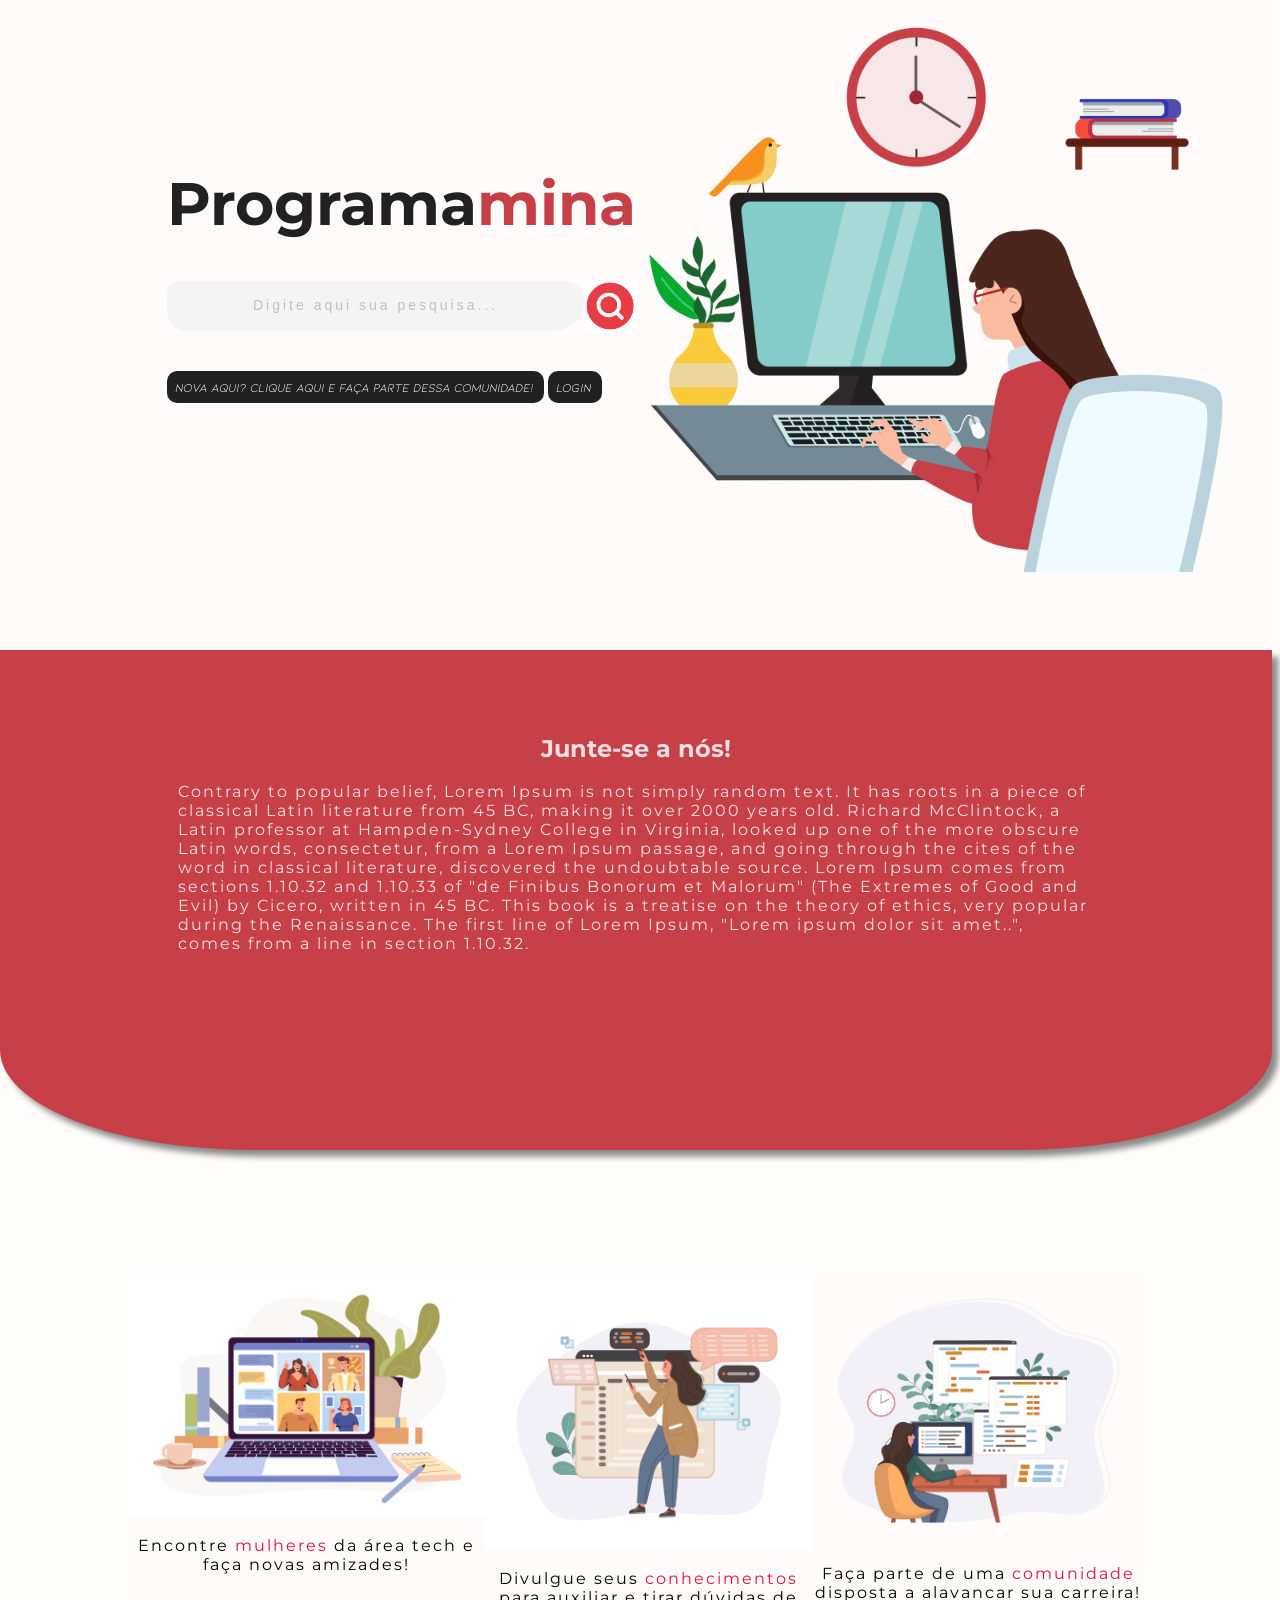
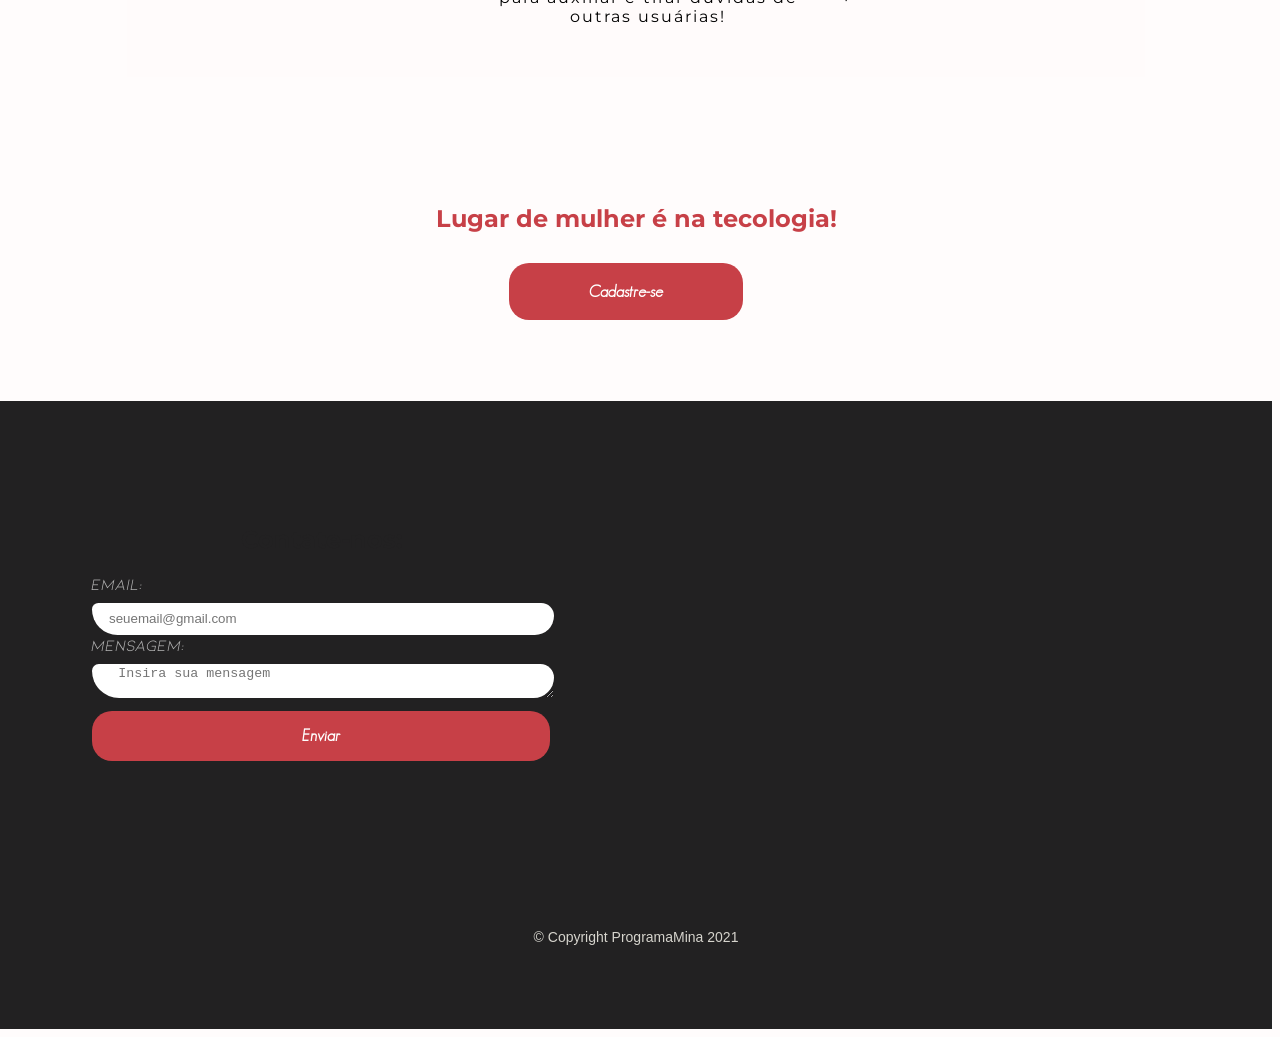
==== index.html @ 54e7ef5a "Meu primeiro comit" ====
<!DOCTYPE html>
<html lang="pt-br">
    <head>
        <meta charset="UTF-8">
        <meta name="viewport" content="width=device-width">
        <title>ProgramaMina</title>
        <link rel="stylesheet" type="text/css" href="css/base.css">
        <link rel="stylesheet" type="text/css" href="css/modal.css">
        <link rel="stylesheet" type="text/css" href="css/estilo-posts.css">
        <link rel="stylesheet" type="text/css" href="css/cabecalho.css">
        <link rel="stylesheet" type="text/css" href="css/rodape.css">
        <link rel="stylesheet" type="text/css" href="css/slider.css">
        <link rel="stylesheet" type="text/css" href="css/index.css">
        <link rel="preconnect" href="https://fonts.googleapis.com">
        <link rel="preconnect" href="https://fonts.gstatic.com" crossorigin>
        <link rel="sortcut icon" type="image/x-icon" href="css/icones/pc.png">
    </head>
<body class="fadeIn" onload="slide1()" >
    <header class="header" id="header">
        <div class="principalLeft">
            <div class="principalLeft__conteudo">
                <h1> Programa<span>mina</span></h1>
                <form action="crud/realiza_busca.php" method="POST">
                    <input type="text" class="principalLeft__conteudo--input" name="pesquisa" placeholder="Digite aqui sua pesquisa..." />
                    <input type="submit" class="principalLeft__conteudo--bt"name="pesquisar" value="">
                </form>
                <div class="principal-left-conteudo-bt">
                    <button id="" class="bt_chama_modal" type="submit">Nova aqui? Clique aqui e faça parte dessa comunidade!</button>            
                    <a href="php/login.php"> Login </a>
                </div>
            </div>
        </div>
        
        <div class="principalRight">
            <img class="principalRight__imagem" src="css/imagens/cabecalho-2.png">
        </div>          
    </header> 
    <section class="introducao" >
        <h2>Junte-se a nós!</h2>
        <p> Contrary to popular belief, Lorem Ipsum is not simply random text. It has roots in a piece of classical Latin literature from 45 BC, making it over 2000 years old. Richard McClintock, a Latin professor at Hampden-Sydney College in Virginia, looked up one of the more obscure Latin words, consectetur, from a Lorem Ipsum passage, and going through the cites of the word in classical literature, discovered the undoubtable source. Lorem Ipsum comes from sections 1.10.32 and 1.10.33 of "de Finibus Bonorum et Malorum" (The Extremes of Good and Evil) by Cicero, written in 45 BC. This book is a treatise on the theory of ethics, very popular during the Renaissance. The first line of Lorem Ipsum, "Lorem ipsum dolor sit amet..", comes from a line in section 1.10.32.</p>
    </section>
    <section class="slider">
        <div class="" id="banner1">
                <img src="css/imagens/slider1.jpg" width="100%" >
                <p> Encontre <span>mulheres</span> da área tech e faça novas amizades!</p>
            </div>  
        </div>
        <div class="" id="banner2">
            <img src="css/imagens/slider2.jpg" width="100%" >
            <p> Divulgue seus <span>conhecimentos</span> para auxiliar e tirar dúvidas de outras usuárias!</p>
        </div>  
        </div>
        <div class="" id="banner3">
            <img src="css/imagens/slider3.jpg" width="100%" >
            <p>Faça parte de uma <span>comunidade</span> disposta a alavancar sua carreira!</p>
            </div>  
        </div>

    </section>  
    <section class="convite" >
        <h2>Lugar de mulher é na tecologia!</h2>
        <a href="#header" class="">Cadastre-se</a>           
    </section> 
    <footer class="rodape">
        <div class="rodape__mensagem" id="secao-contato">
            <form action="crud/logica_usuario.php" method="post"> 
                <h2>Contate-nos:</h2>
                <label for="email_remetente">Email: </label>
                <input class="rodade__email" type="text" name="email_remetente" id="email_remetente" placeholder="    seuemail@gmail.com">
                <label for="mensagem">Mensagem: </label>
                <textarea class="rodape__mensagem" type="text" name="mensagem" id="mensagem" placeholder="   Insira sua mensagem"></textarea></br>
                <input class="bt_padrao--grande" type="submit" id='enviar' name='enviar' value="Enviar">           
            </form>
        </div> <br> 
        <div class="lista_usuarias">
            <?php include_once("users.php");?>  
        </div>
        <p class="copyright"> &copy; Copyright ProgramaMina 2021</p>
    </footer>
   
   
    <div id="modal_fundo" class="modal_fundo_style">
        <div class="modal_conteudo">
           <button class="fechar">X</button>
                <form action="crud/logica_usuario.php" method="post" enctype="multipart/form-data"> 
                    <h2>Cadastrar:</h2>  
                    <label for="email">Email: </label>
                    <input type="email" required class="email" id="email" name="email" placeholder="email">
                    <label for="senha">Senha: </label>
                    <input type="password" required minlength="4" class="senha"  id="senha" name="senha" placeholder="senha">
                    <input type="file" required  class="" id="file" name="file">
                    <input type="submit" class="bt-2" id="cadastrar" name="cadastrar" value="Cadastrar">           
                </form>
        </div>
    </div>
    <script src="js/slider.js" ></script>
<script>
            
    var chamamodal = document.querySelector('.bt_chama_modal');
        chamamodal.addEventListener('click', function(){
                Modal('modal_fundo');
             });
    var Fechamodal = document.querySelector('.fechar');
       Fechamodal.addEventListener('click', function(){
                fechaModal('modal_fundo');
             });
        
    function Modal(modalID){
                var modal = document.getElementById(modalID);
                modal.classList.add('mostrar');
            }   
    function fechaModal(modalID){
                var modal = document.getElementById(modalID);
                modal.classList.remove('mostrar');
            }
        
</script>
---- css/base.css ----
@import url('https://fonts.googleapis.com/css2?family=Montserrat:ital,wght@1,600&display=swap');

@font-face{
    font-family:kiona;
    src:url('fontes/Kiona.ttf');
}
@font-face{
    font-family:GeosansLight-Oblique;
    src:url('fontes/GeosansLight-Oblique.ttf');
}
@font-face{
    font-family:teste;
    src:url('fontes/Fashion\ Fetish\ Small\ Caps.ttf');
}
@-webkit-keyframes fadeIn {
    0% { opacity: 0; }
    100% { opacity: 1; } 
    }
    @-moz-keyframes fadeIn {
    0% { opacity: 0;}
    100% { opacity: 1; }
    }
    @-o-keyframes fadeIn {
    0% { opacity: 0; }
    100% { opacity: 1; }
    }
    @keyframes fadeIn {
    0% { opacity: 0; }
    100% { opacity: 1; }
    }
html { 
    scroll-behavior: smooth;
}
body{
    margin-top:0px;
    margin-left: 0px;
    background-color: #fffbfb85;
}
h1{
    font-family: 'Montserrat', sans-serif;
    font-size: 60px;
    color: #222122;   
}
h1 span{
    color: rgb(199, 64, 71);
}
h2,h3{
    font-family: 'Montserrat', sans-serif;
    color: gray;
    text-align: center;
}
.fadeIn {
    -webkit-animation: fadeIn 3s ease-in-out;
    -moz-animation: fadeIn 3s ease-in-out;
    -o-animation: fadeIn 3s ease-in-out;
    animation: fadeIn 3s ease-in-out;
    }


.esconde{
    border: 0;
    clip: rect(0 0 0 0);
    height: 1px;
    margin: -1px;
    overflow: hidden;
    padding: 0;
    position: absolute;
    width: 1px;
    display: none;
}
/*BOTÕES----------------------------------------------------------------------*/
.bt_padrao{
    border-radius: 10px 20px 30px;
    border: none;
    padding: 5px;
    background:#222122;
    color: rgb(248, 234, 234);
    width: 60px;
    height: 30px;  
    margin-top: 5%;
    transition: 1s all;
}
.bt_padrao:hover{
    background:#88848a;
    cursor: pointer;
}
.bts_cabecalho{
    height: 0px;
    margin-right: 2.5%;
    margin-top: 2.5%;
    float: right;
}
.bt_editar_perfil{
    background-color: transparent;
    background-image: url("icones/config.png");
    background-size: cover;
    width: 25px;
    height: 25px;
    border: none;
    position: relative;
    cursor: pointer;
}
#bt_editar_perfil:hover{
    width: 30px;
    height: 30px;
}
.bt_sair{
    background-color: transparent;
    background-image: url("icones/login.png ");
    background-size: cover;
    width: 25px;
    height: 25px;
    border: none;
    position: relative;
    cursor: pointer;
}

.bts_post{
    float: right;
    padding: 1%;
}
.bt_editar_post{
    background-image: url("icones/editar.png ");    
}
.bt_editar_post:hover{
    background-image: url("icones/editar-hover.png ");
    cursor: pointer;
}
.bt_deletar_post{
    background-image: url("icones/excluir.png ");
}
.bt_deletar_post:hover{
    background-image: url("icones/excluir-hover.png ");
    cursor: pointer;
}
.bt_padrao--grande{
    margin-top: 2%;
    height: 50px;
    width: 100%;
    border:none;
    border-radius: 20px;
    background:#c74047;
    color: white;
    font-family:GeosansLight-Oblique;
    font-size: 16px;
    font-weight: bold;
    padding: 15px 0;
    transition: 1s all;
    cursor: pointer;
}
.bt_padrao--grande:hover{
    background: #88848a;
    transform: scale(1.1);
}
.busca__titulo{
    border-bottom: 1px solid #88848a;
    width: 60%;
    margin:5% auto;
}

.modal_conteudo form{
    padding:10%;
}
---- css/modal.css ----
/*modal*/

@keyframes anima_modal {
    from{
        opacity:0;
        transform:translate3d(0,-60px,0);
    }
    to{
        opacity:1;
        transform:translate3d(0,0,0);
    }
    }
    h2{
        color: #222122;
    }
    .mostrar .modal_conteudo{
        animation: anima_modal .3s;
    }
    .modal_fundo_style{
        width: 100vw;
        height: 100vh;
        background: #2221229a;
        position: fixed;
        top:0px;
        left:0px;
        z-index:2000;
        display:none;
        justify-content:center;
        align-items: center;   
    }
    .modal_conteudo{
        background: #e2e0e0;
        width:60%;
        height: 400px;
        min-width:300px;
        border-radius:20px;
        position:relative;
    }
    .modal_conteudo .mensagem{
        width: 60%;
        margin-left: 10%;
        box-sizing: border-box;
    }
    .modal_conteudo input{
        width: 100%;
        height: 30px;
        border-radius: 20px;
        border:none;
        padding-left: 20px;
    }
    .modal_conteudo .bt-2{
        background: #c74047;
        color: white;
        cursor:pointer; 
        font-weight: bold;
        font-size: 14px;
        font-family:GeosansLight-Oblique;
        transition: 1s all;
   }
   .modal_conteudo .bt-2:hover{
    background: #88848a;
    transform: scale(1.1);
}
    input[type=file]{
        margin-top: 5px;
        transition: 1s all;
    }
    input[type=file]:hover{
        cursor: pointer;
    }
    .modal_conteudo label{
        color:#222122;
        width: 100%;
    }
    
    .modal_fundo_style.mostrar{
        display:flex;
    }
    
    .fechar{
        position:absolute;
        top:-30px;
        right:-30px;
        width:50px;
        height:50px;
        border-radius:50%;
        border:4px;
        background:#ff61831e;
        color:#ffff;
        font-family:"PT Mono", monospace;
        cursor:pointer;
    }
    .bt_modal{
        border: none;
        height: 35px;
        width: 100px;
        color: #201424ce;
        border-radius: 40px;
        transition: 0.2s;
        margin-top:5%;
    }
---- css/estilo-posts.css ----
@import url('https://fonts.googleapis.com/css2?family=Poppins&display=swap');
/* SEÇÃO INTEIRA------------------------------------------------------------------*/
.secaoPrincipal{
    width: 100%;
    margin: auto;
    
}
.p-comentario{
    font-size: 16px;
    color:rgb(143, 120, 120);
    font-family:'Gill Sans', 'Gill Sans MT', Calibri, 'Trebuchet MS', sans-serif;
    font-size: 14px;  
}

/*POSTS----------------------------------------------------------------------*/
.secaoPrincipal__post{
    width: 60%;
    margin:auto;
    margin-bottom: 50px;
}
.secao_lista--post{
    margin: auto;
    display: flex;
    flex-wrap: wrap;
    justify-content: center;
}
.boxpostIndividual{
    width: 25%;
    height: 400px;
    padding-bottom: 5%;
    padding-left: 2%;
    padding-right: 2%;
    box-shadow: 0.4em 0.4em 0.4em rgb(138, 138, 137);
    border-radius: 5px;
    margin: 10px;
    background-color: powderblue;
}
.boxpostIndividual:nth-child(odd){
    background-color: #f4f4f4;
}
.boxpostIndividual_flex{
    display: flex;
    flex-direction: column;
    width: 100%;
}
.boxpostIndividual__cabecalho{
    width: 100%;
    height: 50px;
    display: flex;
    align-items: center;
    justify-content: space-between;
    border-bottom: solid 1px #a8b7c9;
}
.boxpostIndividual__cabecalho--foto{
    border-radius: 100%;
}
.boxpostIndividual__cabecalho--titulo{
    color:rgb(66 66 66);
    height: 25px;
    padding-top: 5px;
    font-size: 14px;
    font-family: 'Poppins', sans-serif;
    font-weight: bold;
    flex-grow: 1;
}
.boxpostIndividual__cabecalho--data{
    border-bottom: 1px solid #cacacaa4;
    font-family:GeosansLight-Oblique ;
    font-size: 12px;
    font-weight: bold;
    color:#86858ab9;
    padding-left: 50%;
    flex-grow: 1;
    height: 20px;
}

.secaoPrincipal__post--assunto{
    border-radius: 10px 20px 30px;
    border: solid 1px gray;
    margin-bottom: 5px;
}
.secaoPrincipal__post--post{
    width: 100%;
    height: 100px;
    border-radius: 10px 20px 30px 40px;
    border: solid 1px gray;
    font-family: Arial, Helvetica, sans-serif;
    padding: 5px 20px;
}
.p_post{
    font-size: 10px;
    font-family: 'Poppins', sans-serif;
}

.secao_posts.pesquisa{
    background-color: rgb(236, 235, 235);
    padding: 2%;
    box-shadow:  2px 2px #86858ab9;
    border-radius: 5%;
    padding: 2%;
    margin-top: 5%;
    margin-left: 20%;
    width: 60%;
    box-sizing: border-box;
}


/*Estilização comentarios----------------------------------------------------------------------*/
.user{
    border-radius: 100%;
}
.input_comentario{
    width: 90%;
    border-radius: 10px 20px 30px 40px;
    border: solid 1px #dad9d9;
    background-color: rgb(255 250 255 / 96%);
    padding: 4px;
}
.bt-comentar{
    background-image: url("icones/comentar-hover.png");
    padding: 5px;
    width: 20px;
    cursor: pointer;
    border-radius: 100%;
}
.bt-comentar:hover{
    background-image: url("icones/comentar.png");
    cursor: pointer;
}
.bt_comentarios, .bt_esconde_comentarios{
    background-color: transparent;
    background-size: cover;
    color: #8f7878;
    font-size: 12px;
    width: auto;
    height: 20px;
    border: none;
    text-decoration: underline;
    cursor: pointer;
}
.bt_comentarios:hover{
    cursor: pointer;
    color: rgb(143, 120, 120);
    
}
.bt_editar_post, .bt_deletar_post, .bt-comentar{
    background-color: transparent;
    background-size: cover;
    width: 20px;
    height: 20px;
    border: none;
}

.box-comentarios {
    height: 0px;
}
.box-comentario-individual{
    width: 100%;
    height: auto;
    background: rgb(235, 230, 235);
}
.box-comentario-individual.esconde{
    display: none;
    transition: height 2s;
    transition-timing-function: ease;
}
.box-comentarios.show{
    height: auto;
    position: relative;
    transition: height 2s;
    transition-timing-function: ease;
    box-shadow: 0.4em 0.4em 0.4em rgb(138, 138, 137);
    background: #f1eaeb;
    border-radius: 20px;
    padding: 2%;
    display: flex;
    flex-direction: column;
    justify-content: space-between;
}
.bt_esconde_comentarios{
    display:none;
    transition: 5s;
    transition-timing-function: ease;
    position: relative;
}
.bt_esconde_comentarios.mostra{
    display:inline;
}
---- css/cabecalho.css ----
.header{
    top: 0;
    width: 100%;
    height: 650px;
    display: grid;
    grid-template-areas: 
        "left"
        "right";
    grid-template-columns: 50% 50%;
    background: #fffbfbfd;
}
.cabecalhoSimples{
    background-color: #322A2A;
    height: 50px;
}
.cabecalhoSimples a{
    width: 5%;
    margin-top: 50%;
}
/* ESTILIZAÇÃO ESQUERDA -- TITULO E FORMULARIO-------------------------------------------------------------*/
.header-pesquisa{
    width: 100%;
    height: 50px;
    background-color: #222122;;
    color: white;
    font-family: teste;
}
.header-pesquisa a img{
    margin-top: 10px;
    margin-left: 10px;
}
.header-pesquisa a img:hover{
    transform: scale(1.2);
    transition: 1s all;
    cursor: pointer;
}
.principalLeft{
    width: 100%;
    height: 500px;
    grid-area: left;
    grid-column: 1/1;
    grid-row: 1/2;
}
.principalLeft__conteudo{
    float: right;
    margin-top: 20%;
    height: auto;
    
    display: flex;
    flex-direction: column;

}
.principalLeft__conteudo form{
    display: flex;
}
.principalLeft__conteudo .principalLeft__conteudo-bt{
    padding-top: 10px;
}
.principalLeft__conteudo a{
    text-decoration: none;
    background:#222122;
    color: white;
    border-radius: 10px;
    padding:2%;
    font-family:kiona ;
    font-size: 12px;
    transition: 1s all;
}
.principalLeft__conteudo a:hover{
    background:#88848a;
    color:white;
    font-weight: bold;
}
.principalLeft__conteudo .bt_chama_modal{
    border:none;
    background:#222122;
    color: white;
    border-radius: 10px;
    padding:2%;
    font-family:kiona ;
    font-size: 12px;
    cursor: pointer;
    margin-top: 40px;
    transition: 1s all;
}
.principalLeft__conteudo .bt_chama_modal:hover{
    background:#88848a;
    cursor: pointer;
    font-weight: bold;

}
.principalLeft__conteudo--bt{
    background-color: transparent;
    background-image: url("icones/lupa.png ");
    background-size: cover;
    width: 55px;
    height: 50px;
    border: none;
    transition: 1s all;
}
.principalLeft__conteudo--bt:hover{
    background-image: url("icones/lupa-hover.png ");
    cursor: pointer;

}
.principalLeft__conteudo--input{
    width: 95%;
    border: none;
    border-radius: 10px 20px 30px;
    background:#F4F4F4;
}
.principalLeft__conteudo--input::placeholder{
    color: #c2c0c0;
    letter-spacing: 3px;
    text-align: center;
    font-size: 14px;
}
.principalLeft__conteudo--subtitulo{
    margin-left: 5%;
    color:#322A2A;
    font-family:kiona;
}

/* ESTILIZAÇÃO DIREIA --  IMAGEM ------------------------------------------------------*/

.principalRight{
    width: 100%;
    height: 500px;
    grid-area: right;
    grid-column: 2/2;
    grid-row: 1/2;
}
.principalRight__imagem{
    width: 600px;
}
---- css/rodape.css ----
.rodape{
    background:#222122;
    height: 500px;
    display: grid;
    grid-template-areas: 
        "formulario"
        "usuarias"
        "copyright";
    grid-template-columns: 50% 50%;
    grid-template-rows: 450px 50px 0px;
    padding: 5%;
    margin-top: 100px;
}
form label{
    color:#b8b8b8;
    font-family:kiona;
    margin-bottom: 15px;
}
.rodape__mensagem form{
    width: 80%;
    float: left;
    margin:5%;
    box-sizing: border-box;
    grid-area: formulario;
    grid-column: 1/1;
}
.rodade__email, .rodape__mensagem{
    width: 100%;
    height: 30px;
    border-radius: 10px 20px 30px 40px;
    border: none;
    margin-top: 2%;
}
.lista_usuarias{
    width: 100%;
    margin: 5%;
    box-sizing: border-box;
    grid-area: formulario;
    grid-column: 2/2;
    flex-wrap: wrap;
}
.lista_usuarias img{
    width: 50px;
    height: 50px;
    border-radius: 0px; 
}
.copyright{
    color: rgb(214, 212, 205);
    font-family:Arial, Helvetica, sans-serif;
    font-size: 14px;
    text-align: center;
    grid-area: copyright;
    grid-column: 1/3;
    grid-row: 2/3;
}
---- css/slider.css ----
@import url('https://fonts.googleapis.com/css2?family=Montserrat:ital,wght@1,600&display=swap');

.slider{
    display: flex;
    flex-direction: row;
    justify-content: space-between;
    width: 80%;
    height: 400px;
    background: #fffbfbfd;
    margin: 10% auto;
    
}
.slider p {
    font-family: 'Montserrat', sans-serif;
    font-size: 16px;
    letter-spacing: 2px;
    text-align: center;
}
.slider p span{
    color: crimson;
}
.ativo{
    height: 350px;
    transition: 4s all;
    width: 30%;
}
.inativo{
    opacity: 20%;
    width: 20%;
    height: 300px;
    transition: 6s all;
}

#banner1{
    background-repeat: no-repeat;
    background-size: cover;
}
---- css/index.css ----
@import url('https://fonts.googleapis.com/css2?family=Montserrat:ital,wght@1,600&display=swap');
h2{
    font-family: 'Montserrat', sans-serif;

}
.introducao h2{
    font-family: 'Montserrat', sans-serif;
    color:#f5f5f4e1 ;
}
.introducao{
    width: 100%;
    height: 500px;
    margin:0 auto;
    padding: 5%;
    border-radius: 0 0 20% 20%;
    background-color: #c74047;
    box-sizing: border-box;
    box-shadow: 0.4em 0.4em 0.4em rgb(138, 138, 137);

}
.introducao p{
    width: 80%;
    margin-left: 10%;
    color: rgba(245, 245, 244, 0.884);
    font-family: 'Montserrat', sans-serif;
    font: 18px;
    letter-spacing: 2px;
}
.convite{
    width: 100%;
}
.convite h2{
    color: #c74047;
    margin: 50px;
}
.convite a{
    width: 20%;
    margin-left: 40%;
    border:none;
    border-radius: 20px;
    background:#c74047;
    color: white;
    font-family:GeosansLight-Oblique;
    font-size: 16px;
    font-weight: bold;
    padding: 20px 80px;
    transition: 1s all;
    cursor: pointer;
    text-decoration: none;
    text-align: center;
}
.convite a:hover{
    background: #88848a;
    transform: scale(1.1);
}
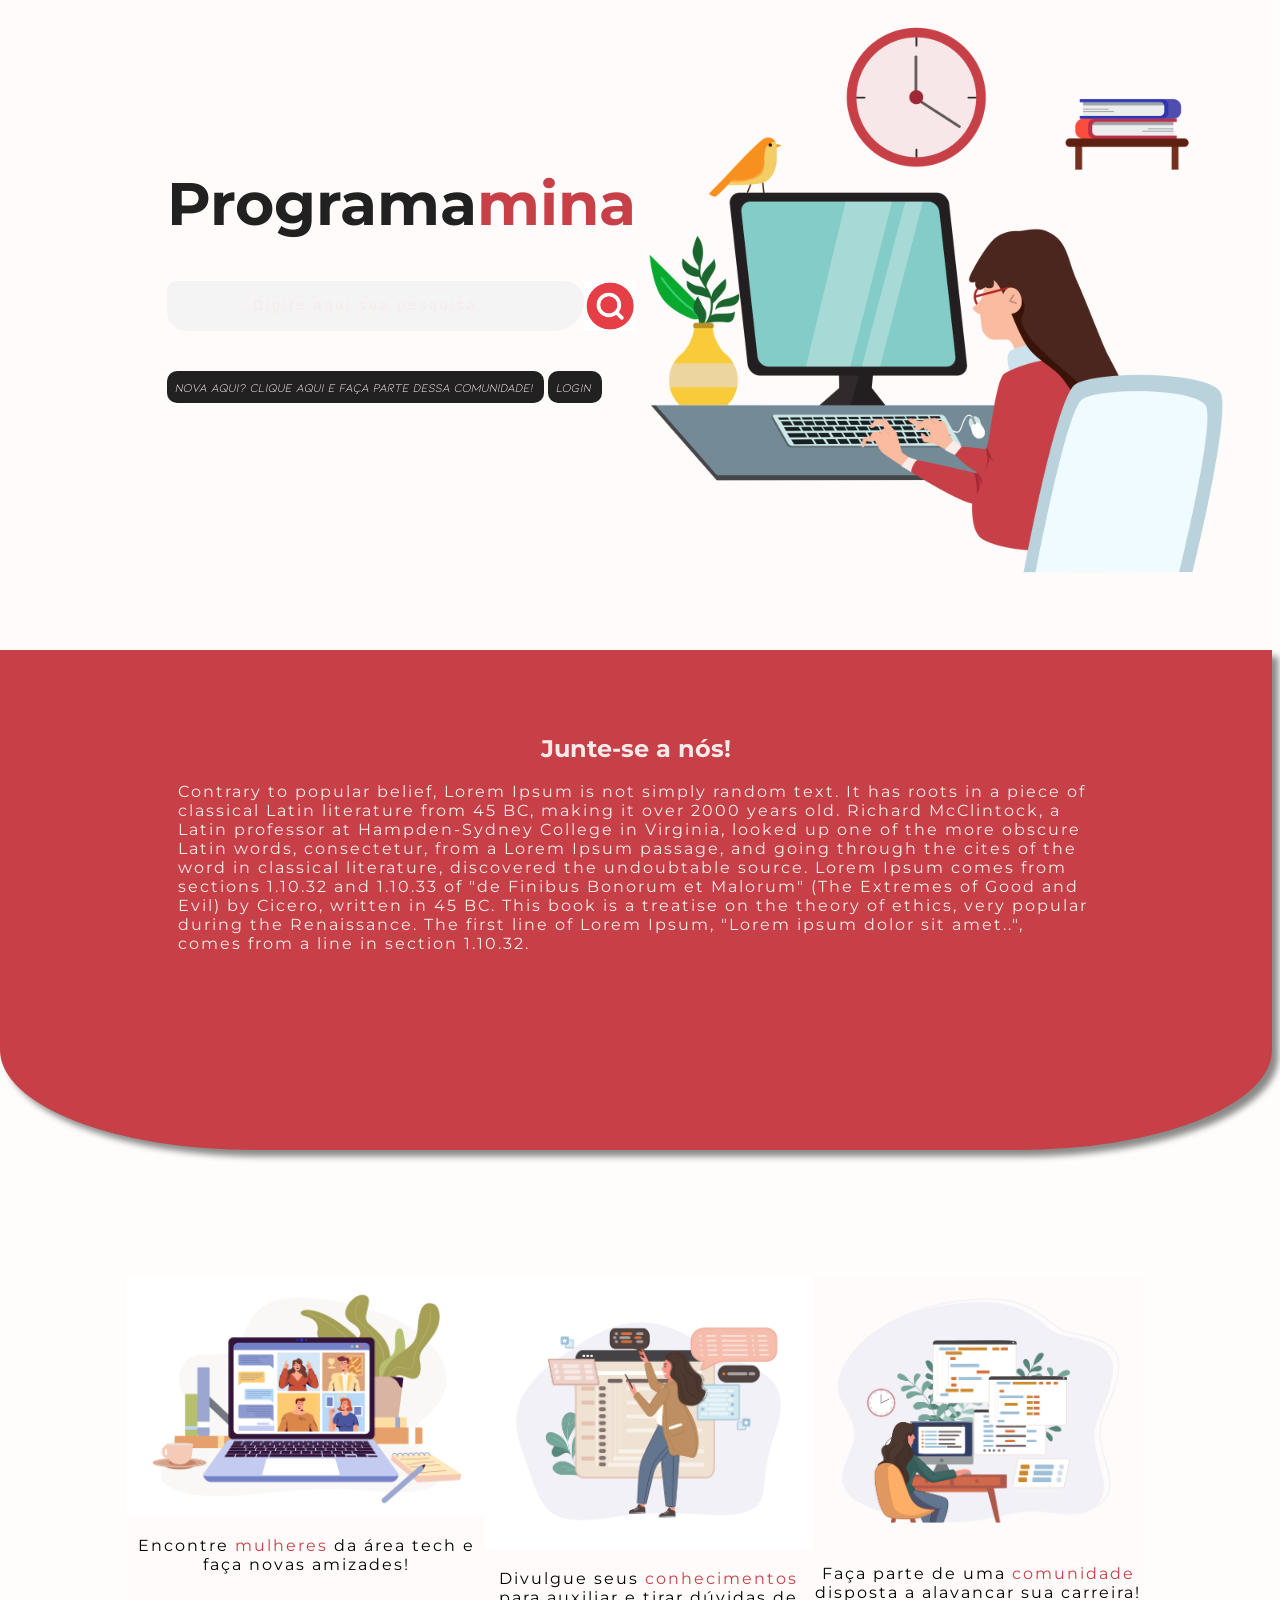
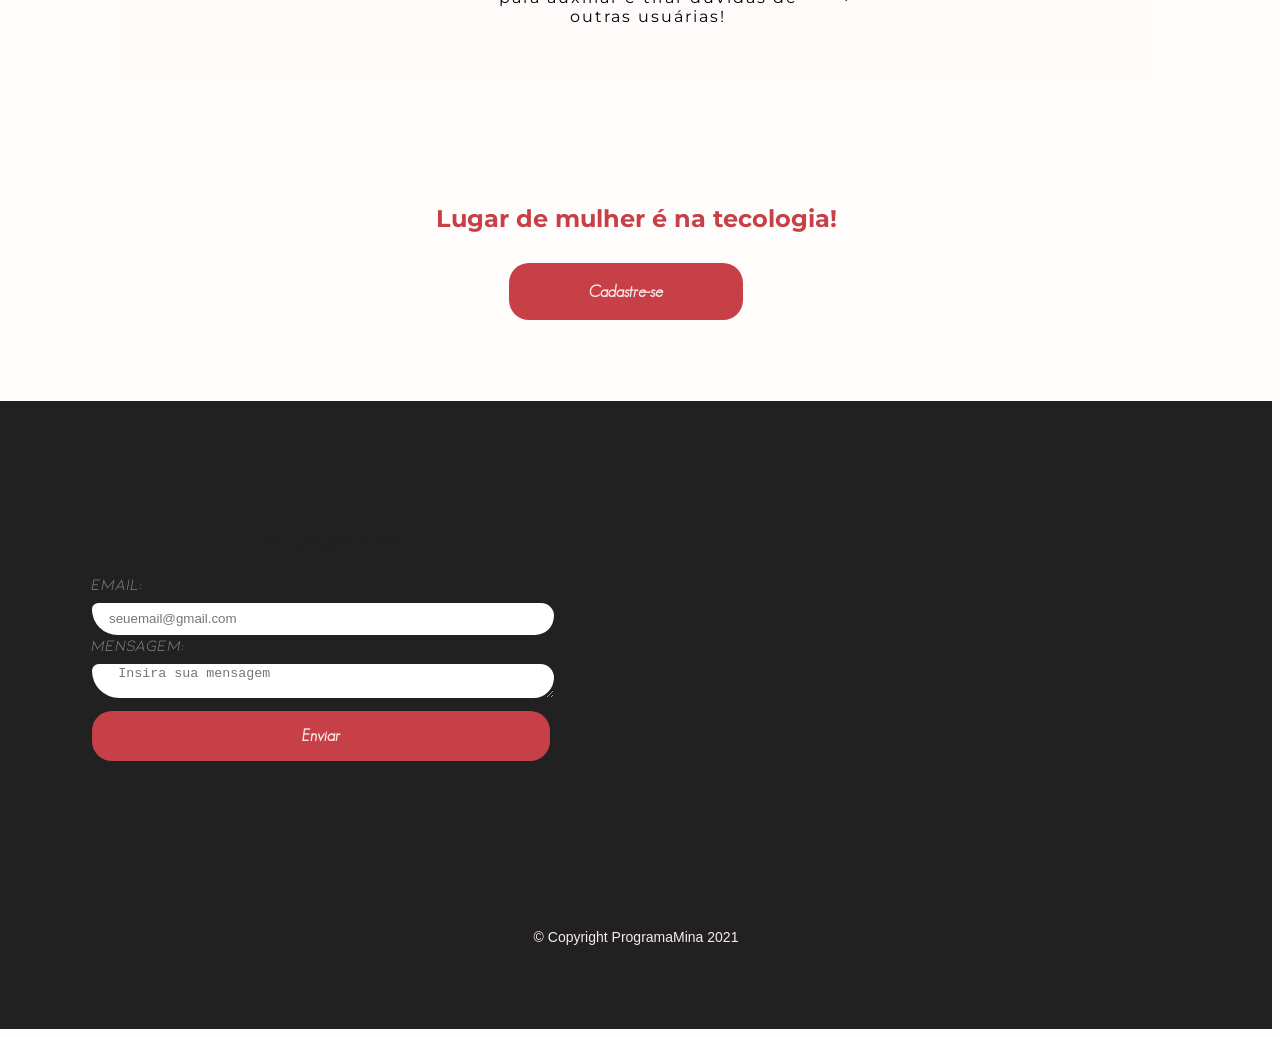
==== commit c85f234a: "teste de alteração" ====
--- a/index.html
+++ b/index.html
@@ -3,7 +3,7 @@
     <head>
         <meta charset="UTF-8">
         <meta name="viewport" content="width=device-width">
-        <title>ProgramaMina</title>
+        <title> ProgramaMina</title>
         <link rel="stylesheet" type="text/css" href="css/base.css">
         <link rel="stylesheet" type="text/css" href="css/modal.css">
         <link rel="stylesheet" type="text/css" href="css/estilo-posts.css">
--- a/css/base.css
+++ b/css/base.css
@@ -1,3 +1,4 @@
+@import 'styleGuide.css';
 @import url('https://fonts.googleapis.com/css2?family=Montserrat:ital,wght@1,600&display=swap');
 
 @font-face{
@@ -34,19 +35,19 @@
 body{
     margin-top:0px;
     margin-left: 0px;
-    background-color: #fffbfb85;
+    background-color: var(--branco-fundo);
 }
 h1{
     font-family: 'Montserrat', sans-serif;
     font-size: 60px;
-    color: #222122;   
+    color: var(--preto-padrão);   
 }
 h1 span{
-    color: rgb(199, 64, 71);
+    color: var(--vermelho-padrão);
 }
 h2,h3{
     font-family: 'Montserrat', sans-serif;
-    color: gray;
+    color: var(--cinza-padrão);
     text-align: center;
 }
 .fadeIn {
@@ -73,15 +74,15 @@
     border-radius: 10px 20px 30px;
     border: none;
     padding: 5px;
-    background:#222122;
-    color: rgb(248, 234, 234);
+    background:var(--preto-padrão);
+    color: var(--branco-padrão);
     width: 60px;
     height: 30px;  
     margin-top: 5%;
     transition: 1s all;
 }
 .bt_padrao:hover{
-    background:#88848a;
+    background:var(--cinza-padrão);
     cursor: pointer;
 }
 .bts_cabecalho{
@@ -139,8 +140,8 @@
     width: 100%;
     border:none;
     border-radius: 20px;
-    background:#c74047;
-    color: white;
+    background:var( --vermelho-padrão);
+    color: var(--branco-padrão);
     font-family:GeosansLight-Oblique;
     font-size: 16px;
     font-weight: bold;
@@ -149,11 +150,11 @@
     cursor: pointer;
 }
 .bt_padrao--grande:hover{
-    background: #88848a;
+    background: var(--cinza-padrão);
     transform: scale(1.1);
 }
 .busca__titulo{
-    border-bottom: 1px solid #88848a;
+    border-bottom: 1px solid var(--cinza-padrão);
     width: 60%;
     margin:5% auto;
 }
--- a/css/modal.css
+++ b/css/modal.css
@@ -1,5 +1,3 @@
-
-
 /*modal*/
 
 @keyframes anima_modal {
@@ -21,7 +19,7 @@
     .modal_fundo_style{
         width: 100vw;
         height: 100vh;
-        background: #2221229a;
+        background: var(--preto-transparente);
         position: fixed;
         top:0px;
         left:0px;
@@ -31,7 +29,7 @@
         align-items: center;   
     }
     .modal_conteudo{
-        background: #e2e0e0;
+        background: var(--branco-inpput);
         width:60%;
         height: 400px;
         min-width:300px;
@@ -51,8 +49,8 @@
         padding-left: 20px;
     }
     .modal_conteudo .bt-2{
-        background: #c74047;
-        color: white;
+        background: var( --vermelho-padrão);
+        color: var(--branco-padrão);
         cursor:pointer; 
         font-weight: bold;
         font-size: 14px;
@@ -60,7 +58,7 @@
         transition: 1s all;
    }
    .modal_conteudo .bt-2:hover{
-    background: #88848a;
+    background: var(--cinza-padrão);
     transform: scale(1.1);
 }
     input[type=file]{
@@ -71,7 +69,7 @@
         cursor: pointer;
     }
     .modal_conteudo label{
-        color:#222122;
+        color:var(--preto-padrão);
         width: 100%;
     }
     
@@ -87,19 +85,10 @@
         height:50px;
         border-radius:50%;
         border:4px;
-        background:#ff61831e;
-        color:#ffff;
+        background:var(--vermelho-padrão);
+        color:var(--branco-padrão);
         font-family:"PT Mono", monospace;
         cursor:pointer;
     }
-    .bt_modal{
-        border: none;
-        height: 35px;
-        width: 100px;
-        color: #201424ce;
-        border-radius: 40px;
-        transition: 0.2s;
-        margin-top:5%;
-    }
     
     
--- a/css/estilo-posts.css
+++ b/css/estilo-posts.css
@@ -1,5 +1,4 @@
-
-@import url('https://fonts.googleapis.com/css2?family=Poppins&display=swap');
+@import 'styleGuide.css';
 /* SEÇÃO INTEIRA------------------------------------------------------------------*/
 .secaoPrincipal{
     width: 100%;
@@ -8,7 +7,7 @@
 }
 .p-comentario{
     font-size: 16px;
-    color:rgb(143, 120, 120);
+    color:var(--cinza-comentário);
     font-family:'Gill Sans', 'Gill Sans MT', Calibri, 'Trebuchet MS', sans-serif;
     font-size: 14px;  
 }
@@ -31,13 +30,13 @@
     padding-bottom: 5%;
     padding-left: 2%;
     padding-right: 2%;
-    box-shadow: 0.4em 0.4em 0.4em rgb(138, 138, 137);
+    box-shadow: 0.4em 0.4em 0.4em var(--cinza-sombra);
     border-radius: 5px;
     margin: 10px;
-    background-color: powderblue;
+    background-color: var(--azul-box);
 }
 .boxpostIndividual:nth-child(odd){
-    background-color: #f4f4f4;
+    background-color: var( --branco-inpput);
 }
 .boxpostIndividual_flex{
     display: flex;
@@ -50,7 +49,7 @@
     display: flex;
     align-items: center;
     justify-content: space-between;
-    border-bottom: solid 1px #a8b7c9;
+    border-bottom: solid 1px var(--cinza-padrão);
 }
 .boxpostIndividual__cabecalho--foto{
     border-radius: 100%;
@@ -65,11 +64,11 @@
     flex-grow: 1;
 }
 .boxpostIndividual__cabecalho--data{
-    border-bottom: 1px solid #cacacaa4;
+    border-bottom: 1px solid var(--cinza-padrão);
     font-family:GeosansLight-Oblique ;
     font-size: 12px;
     font-weight: bold;
-    color:#86858ab9;
+    color:var(--cinza-padrão);
     padding-left: 50%;
     flex-grow: 1;
     height: 20px;
@@ -77,14 +76,14 @@
 
 .secaoPrincipal__post--assunto{
     border-radius: 10px 20px 30px;
-    border: solid 1px gray;
+    border: solid 1px var(--cinza-padrão);
     margin-bottom: 5px;
 }
 .secaoPrincipal__post--post{
     width: 100%;
     height: 100px;
     border-radius: 10px 20px 30px 40px;
-    border: solid 1px gray;
+    border: solid 1px var(--cinza-padrão);
     font-family: Arial, Helvetica, sans-serif;
     padding: 5px 20px;
 }
@@ -94,7 +93,7 @@
 }
 
 .secao_posts.pesquisa{
-    background-color: rgb(236, 235, 235);
+    background-color: #ecebeb;
     padding: 2%;
     box-shadow:  2px 2px #86858ab9;
     border-radius: 5%;
@@ -113,7 +112,7 @@
 .input_comentario{
     width: 90%;
     border-radius: 10px 20px 30px 40px;
-    border: solid 1px #dad9d9;
+    border: solid 1px var(--branco-inpput);
     background-color: rgb(255 250 255 / 96%);
     padding: 4px;
 }
@@ -131,7 +130,7 @@
 .bt_comentarios, .bt_esconde_comentarios{
     background-color: transparent;
     background-size: cover;
-    color: #8f7878;
+    color: var(--cinza-comentário);
     font-size: 12px;
     width: auto;
     height: 20px;
@@ -141,7 +140,7 @@
 }
 .bt_comentarios:hover{
     cursor: pointer;
-    color: rgb(143, 120, 120);
+    color: var(--cinza-comentário);
     
 }
 .bt_editar_post, .bt_deletar_post, .bt-comentar{
@@ -158,7 +157,6 @@
 .box-comentario-individual{
     width: 100%;
     height: auto;
-    background: rgb(235, 230, 235);
 }
 .box-comentario-individual.esconde{
     display: none;
@@ -170,8 +168,8 @@
     position: relative;
     transition: height 2s;
     transition-timing-function: ease;
-    box-shadow: 0.4em 0.4em 0.4em rgb(138, 138, 137);
-    background: #f1eaeb;
+    box-shadow: 0.4em 0.4em 0.4em var(--cinza-sombra);
+    background: var(--branco-padrão);
     border-radius: 20px;
     padding: 2%;
     display: flex;
--- a/css/cabecalho.css
+++ b/css/cabecalho.css
@@ -7,10 +7,10 @@
         "left"
         "right";
     grid-template-columns: 50% 50%;
-    background: #fffbfbfd;
+    background: var(--branco-fundo);
 }
 .cabecalhoSimples{
-    background-color: #322A2A;
+    background-color: var( --preto-padrão);
     height: 50px;
 }
 .cabecalhoSimples a{
@@ -21,8 +21,8 @@
 .header-pesquisa{
     width: 100%;
     height: 50px;
-    background-color: #222122;;
-    color: white;
+    background-color: var(--preto-padrão);
+    color: var(--branco-padrão);
     font-family: teste;
 }
 .header-pesquisa a img{
@@ -58,8 +58,8 @@
 }
 .principalLeft__conteudo a{
     text-decoration: none;
-    background:#222122;
-    color: white;
+    background:var(--preto-padrão);
+    color: var(--branco-padrão);
     border-radius: 10px;
     padding:2%;
     font-family:kiona ;
@@ -67,14 +67,14 @@
     transition: 1s all;
 }
 .principalLeft__conteudo a:hover{
-    background:#88848a;
-    color:white;
+    background:var( --cinza-padrão);
+    color:var(--branco-padrão);
     font-weight: bold;
 }
 .principalLeft__conteudo .bt_chama_modal{
     border:none;
-    background:#222122;
-    color: white;
+    background:var(--preto-padrão);
+    color: var(--branco-padrão);
     border-radius: 10px;
     padding:2%;
     font-family:kiona ;
@@ -84,7 +84,7 @@
     transition: 1s all;
 }
 .principalLeft__conteudo .bt_chama_modal:hover{
-    background:#88848a;
+    background:var( --cinza-padrão);
     cursor: pointer;
     font-weight: bold;
 
@@ -107,17 +107,17 @@
     width: 95%;
     border: none;
     border-radius: 10px 20px 30px;
-    background:#F4F4F4;
+    background:var(--branco-inpput);
 }
 .principalLeft__conteudo--input::placeholder{
-    color: #c2c0c0;
+    color: var(--branco-padrão);
     letter-spacing: 3px;
     text-align: center;
     font-size: 14px;
 }
 .principalLeft__conteudo--subtitulo{
     margin-left: 5%;
-    color:#322A2A;
+    color:var(--preto-padrão);
     font-family:kiona;
 }
 
--- a/css/rodape.css
+++ b/css/rodape.css
@@ -1,5 +1,5 @@
 .rodape{
-    background:#222122;
+    background:var(--preto-padrão);
     height: 500px;
     display: grid;
     grid-template-areas: 
@@ -12,7 +12,7 @@
     margin-top: 100px;
 }
 form label{
-    color:#b8b8b8;
+    color:var(--cinza-padrão);
     font-family:kiona;
     margin-bottom: 15px;
 }
@@ -45,7 +45,7 @@
     border-radius: 0px; 
 }
 .copyright{
-    color: rgb(214, 212, 205);
+    color:var(--branco-padrão);
     font-family:Arial, Helvetica, sans-serif;
     font-size: 14px;
     text-align: center;
--- a/css/slider.css
+++ b/css/slider.css
@@ -6,7 +6,7 @@
     justify-content: space-between;
     width: 80%;
     height: 400px;
-    background: #fffbfbfd;
+    background: var(--branco-fundo);
     margin: 10% auto;
     
 }
@@ -17,7 +17,7 @@
     text-align: center;
 }
 .slider p span{
-    color: crimson;
+    color: var(--vermelho-padrão);
 }
 .ativo{
     height: 350px;
--- a/css/index.css
+++ b/css/index.css
@@ -1,11 +1,12 @@
-@import url('https://fonts.googleapis.com/css2?family=Montserrat:ital,wght@1,600&display=swap');
+@import 'styleGuide.css';
+
 h2{
     font-family: 'Montserrat', sans-serif;
 
 }
 .introducao h2{
     font-family: 'Montserrat', sans-serif;
-    color:#f5f5f4e1 ;
+    color:var(--branco-padrão) ;
 }
 .introducao{
     width: 100%;
@@ -13,15 +14,15 @@
     margin:0 auto;
     padding: 5%;
     border-radius: 0 0 20% 20%;
-    background-color: #c74047;
+    background-color: var(--vermelho-padrão);
     box-sizing: border-box;
-    box-shadow: 0.4em 0.4em 0.4em rgb(138, 138, 137);
+    box-shadow: 0.4em 0.4em 0.4em var( --cinza-sombra);
 
 }
 .introducao p{
     width: 80%;
     margin-left: 10%;
-    color: rgba(245, 245, 244, 0.884);
+    color: var( --branco-padrão);
     font-family: 'Montserrat', sans-serif;
     font: 18px;
     letter-spacing: 2px;
@@ -30,7 +31,7 @@
     width: 100%;
 }
 .convite h2{
-    color: #c74047;
+    color: var(--vermelho-padrão);
     margin: 50px;
 }
 .convite a{
@@ -38,8 +39,8 @@
     margin-left: 40%;
     border:none;
     border-radius: 20px;
-    background:#c74047;
-    color: white;
+    background:var(--vermelho-padrão);
+    color: var( --branco-padrão);
     font-family:GeosansLight-Oblique;
     font-size: 16px;
     font-weight: bold;
@@ -50,6 +51,6 @@
     text-align: center;
 }
 .convite a:hover{
-    background: #88848a;
+    background: var(--cinza-padrão);
     transform: scale(1.1);
 }
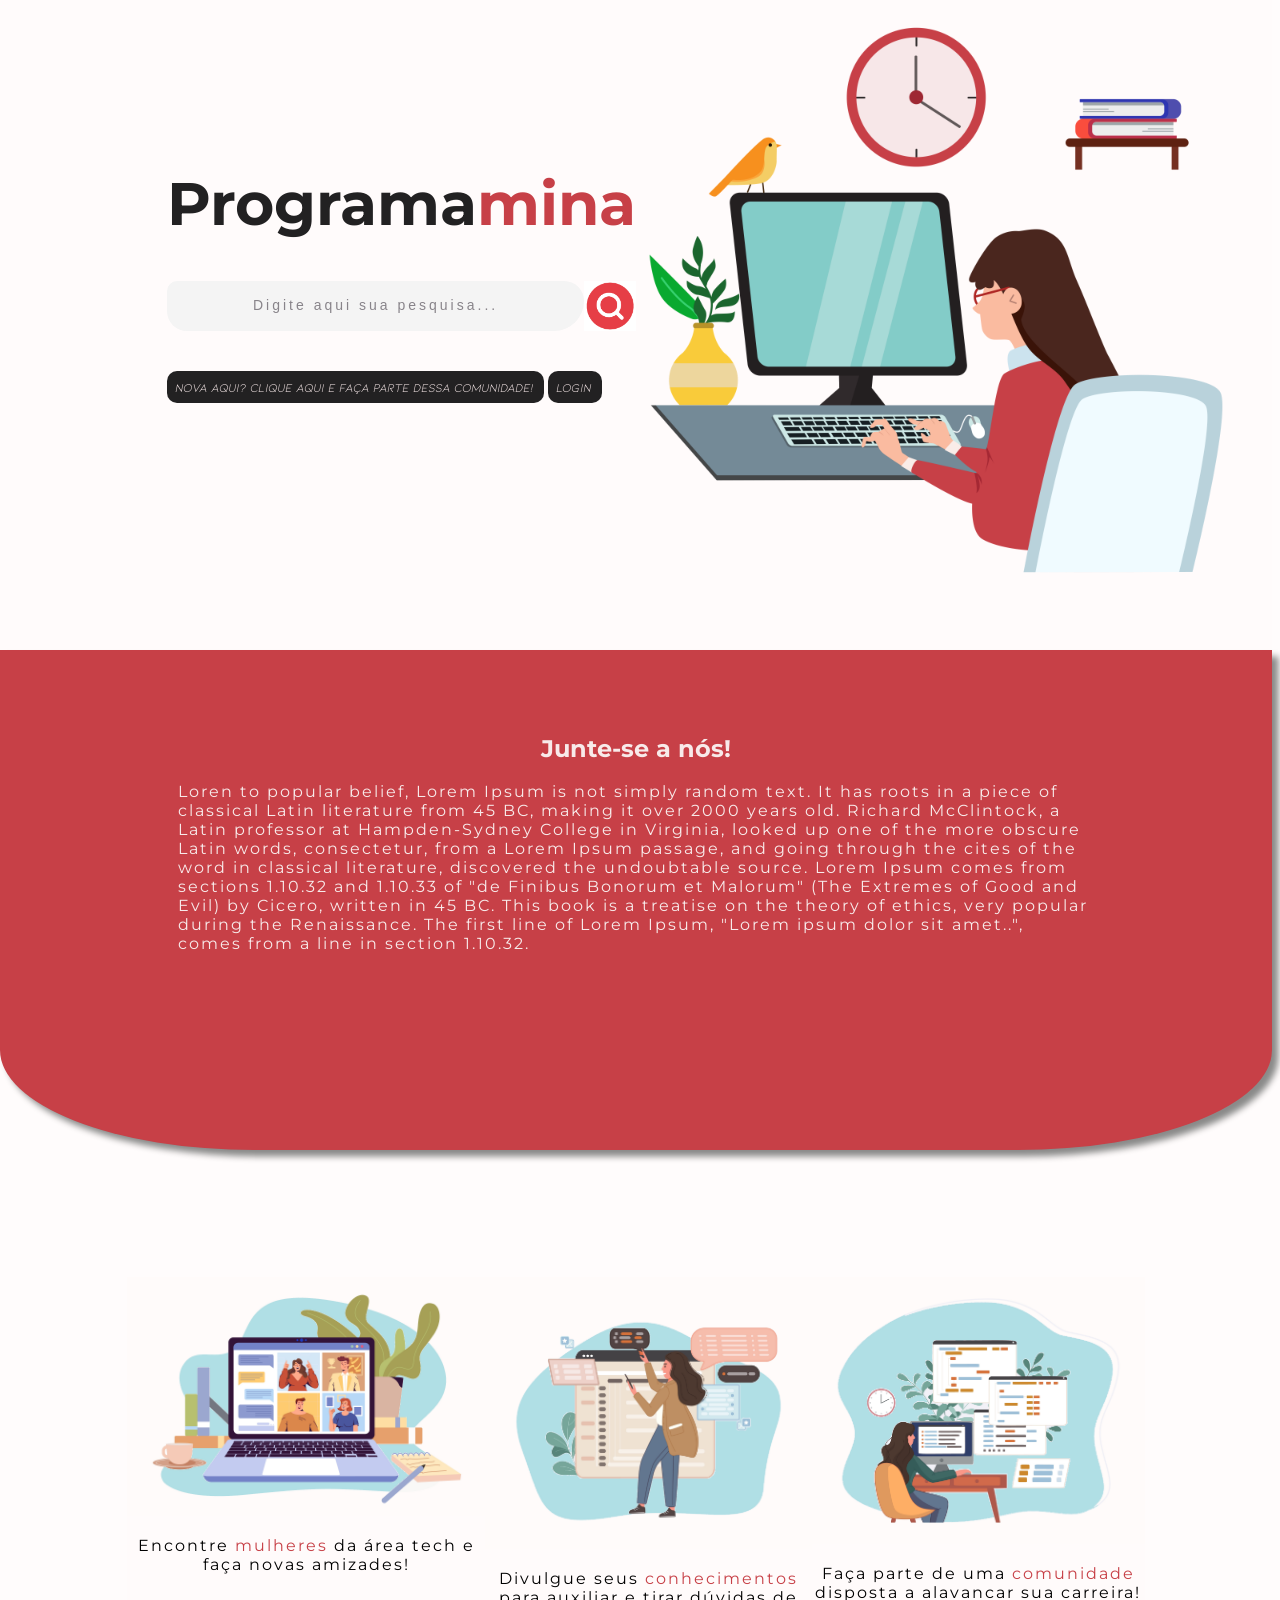
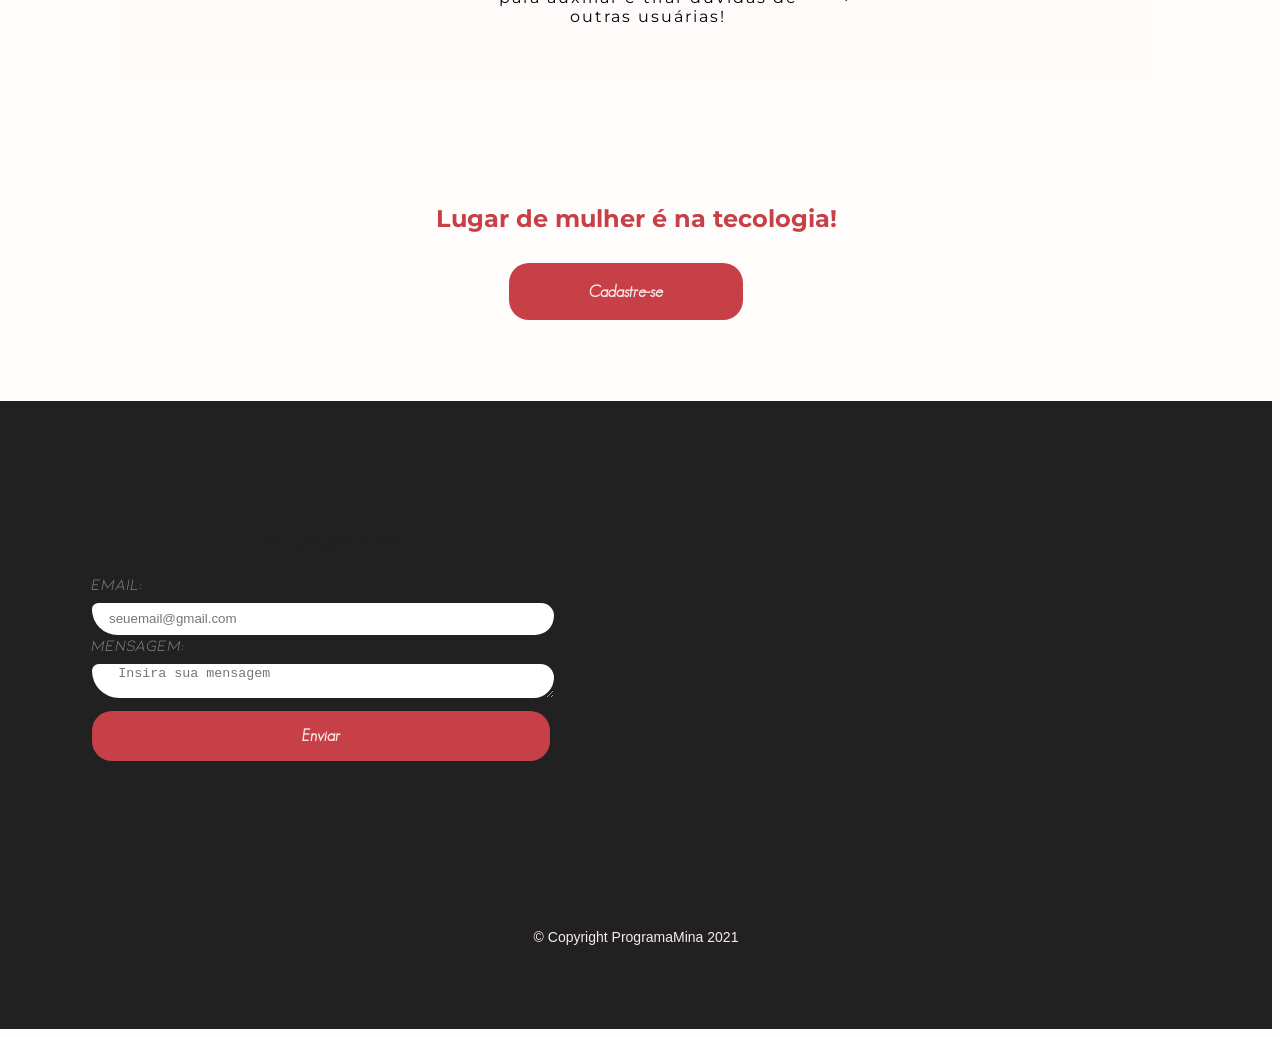
==== commit d95e89e3: "Ajuste de alguns arqivos que cabou faltando no último commit" ====
--- a/index.html
+++ b/index.html
@@ -3,7 +3,7 @@
     <head>
         <meta charset="UTF-8">
         <meta name="viewport" content="width=device-width">
-        <title> ProgramaMina</title>
+        <title>ProgramaMina</title>
         <link rel="stylesheet" type="text/css" href="css/base.css">
         <link rel="stylesheet" type="text/css" href="css/modal.css">
         <link rel="stylesheet" type="text/css" href="css/estilo-posts.css">
@@ -37,7 +37,7 @@
     </header> 
     <section class="introducao" >
         <h2>Junte-se a nós!</h2>
-        <p> Contrary to popular belief, Lorem Ipsum is not simply random text. It has roots in a piece of classical Latin literature from 45 BC, making it over 2000 years old. Richard McClintock, a Latin professor at Hampden-Sydney College in Virginia, looked up one of the more obscure Latin words, consectetur, from a Lorem Ipsum passage, and going through the cites of the word in classical literature, discovered the undoubtable source. Lorem Ipsum comes from sections 1.10.32 and 1.10.33 of "de Finibus Bonorum et Malorum" (The Extremes of Good and Evil) by Cicero, written in 45 BC. This book is a treatise on the theory of ethics, very popular during the Renaissance. The first line of Lorem Ipsum, "Lorem ipsum dolor sit amet..", comes from a line in section 1.10.32.</p>
+        <p> Loren to popular belief, Lorem Ipsum is not simply random text. It has roots in a piece of classical Latin literature from 45 BC, making it over 2000 years old. Richard McClintock, a Latin professor at Hampden-Sydney College in Virginia, looked up one of the more obscure Latin words, consectetur, from a Lorem Ipsum passage, and going through the cites of the word in classical literature, discovered the undoubtable source. Lorem Ipsum comes from sections 1.10.32 and 1.10.33 of "de Finibus Bonorum et Malorum" (The Extremes of Good and Evil) by Cicero, written in 45 BC. This book is a treatise on the theory of ethics, very popular during the Renaissance. The first line of Lorem Ipsum, "Lorem ipsum dolor sit amet..", comes from a line in section 1.10.32.</p>
     </section>
     <section class="slider">
         <div class="" id="banner1">
@@ -66,15 +66,13 @@
             <form action="crud/logica_usuario.php" method="post"> 
                 <h2>Contate-nos:</h2>
                 <label for="email_remetente">Email: </label>
-                <input class="rodade__email" type="text" name="email_remetente" id="email_remetente" placeholder="    seuemail@gmail.com">
+                <input required class="rodade__email" type="email" name="email_remetente" id="email_remetente" placeholder="    seuemail@gmail.com">
                 <label for="mensagem">Mensagem: </label>
-                <textarea class="rodape__mensagem" type="text" name="mensagem" id="mensagem" placeholder="   Insira sua mensagem"></textarea></br>
+                <textarea required class="rodape__mensagem" type="text" name="mensagem" id="mensagem" placeholder="   Insira sua mensagem"></textarea></br>
                 <input class="bt_padrao--grande" type="submit" id='enviar' name='enviar' value="Enviar">           
             </form>
         </div> <br> 
-        <div class="lista_usuarias">
-            <?php include_once("users.php");?>  
-        </div>
+        
         <p class="copyright"> &copy; Copyright ProgramaMina 2021</p>
     </footer>
    
--- a/css/estilo-posts.css
+++ b/css/estilo-posts.css
@@ -55,10 +55,10 @@
     border-radius: 100%;
 }
 .boxpostIndividual__cabecalho--titulo{
-    color:rgb(66 66 66);
+    color:var(--cinza-padrão);
     height: 25px;
     padding-top: 5px;
-    font-size: 14px;
+    font-size: 16px;
     font-family: 'Poppins', sans-serif;
     font-weight: bold;
     flex-grow: 1;
@@ -88,7 +88,8 @@
     padding: 5px 20px;
 }
 .p_post{
-    font-size: 10px;
+    font-size: 14px;
+    color: var(--cinza-padrão);
     font-family: 'Poppins', sans-serif;
 }
 
--- a/css/cabecalho.css
+++ b/css/cabecalho.css
@@ -110,7 +110,7 @@
     background:var(--branco-inpput);
 }
 .principalLeft__conteudo--input::placeholder{
-    color: var(--branco-padrão);
+    color: var(--cinza-padrão);
     letter-spacing: 3px;
     text-align: center;
     font-size: 14px;
